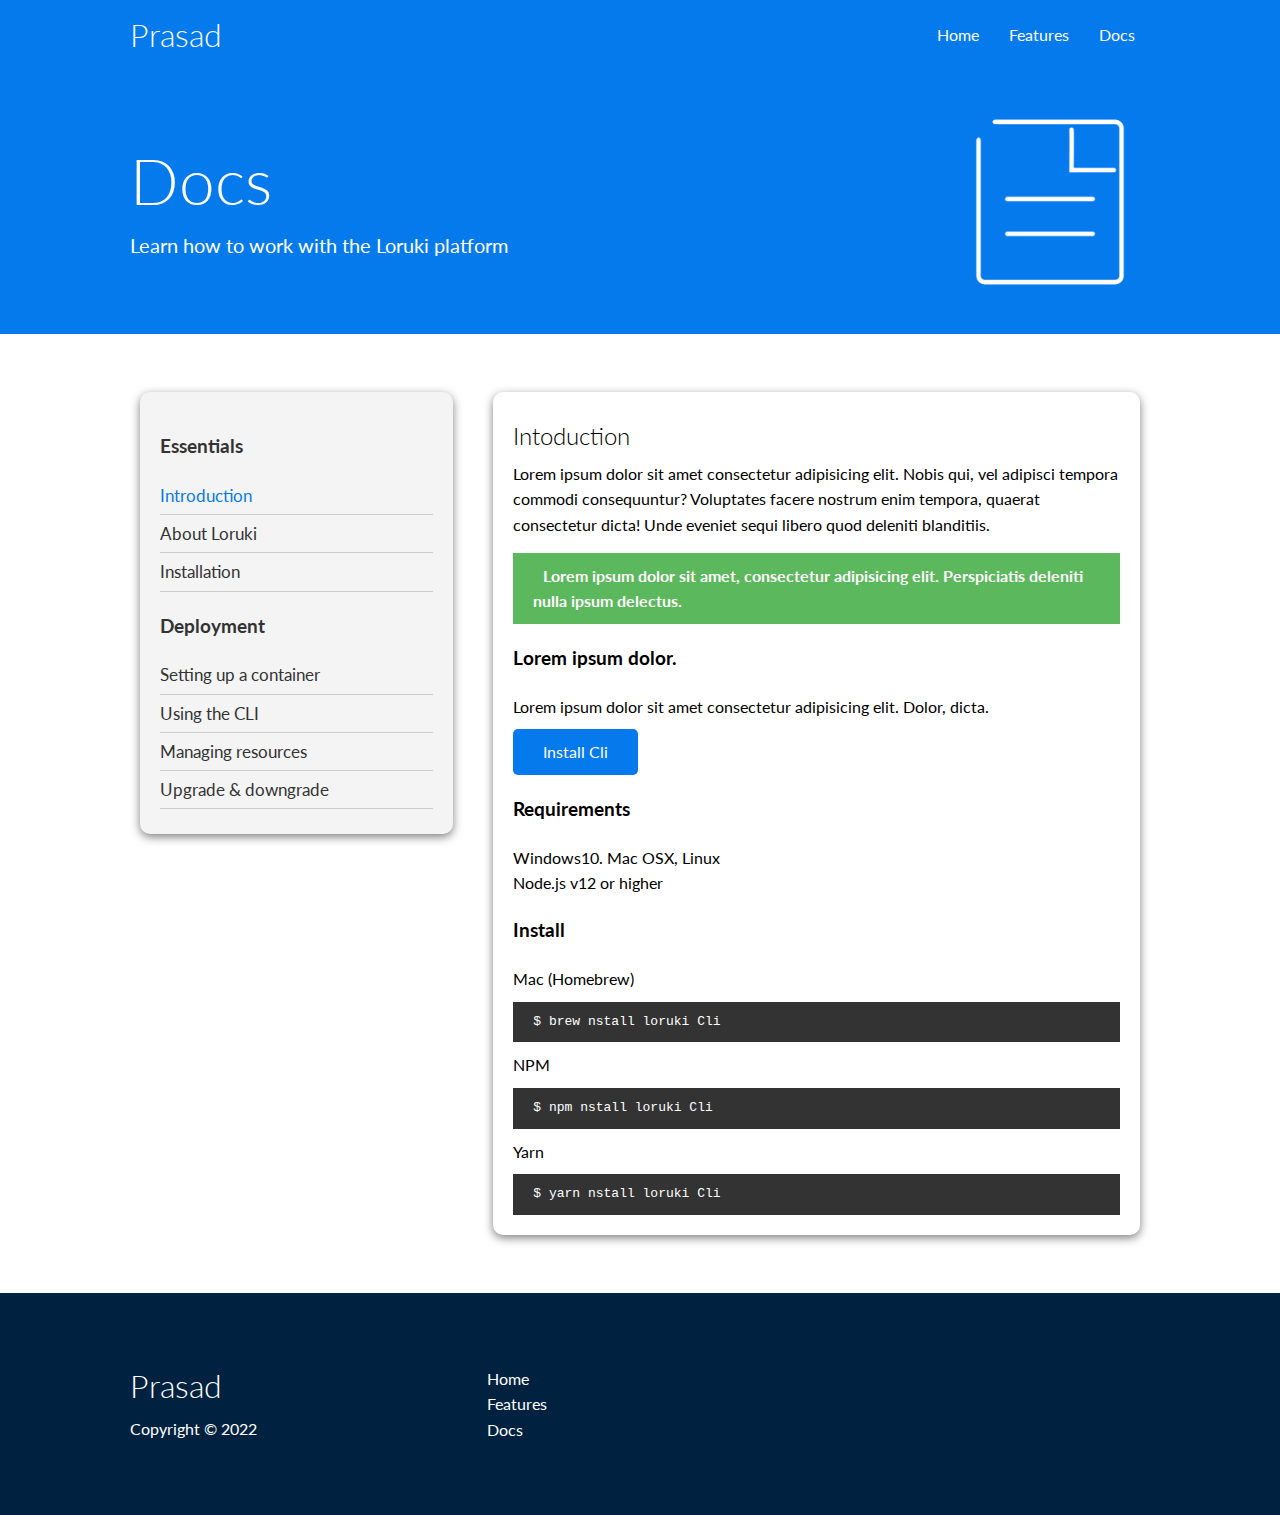
==== docs.html @ 12ebd2e6 "first commit" ====
<!DOCTYPE html>
<html lang="en">
<head>
    <meta charset="UTF-8">
    <meta http-equiv="X-UA-Compatible" content="IE=edge">
    <meta name="viewport" content="width=device-width, initial-scale=1.0">
    <link rel="stylesheet" href="css/utilities.css">
    <link rel="stylesheet" href="css/style.css">
    <link rel="stylesheet" href="https://cdnjs.cloudflare.com/ajax/libs/font-awesome/6.2.0/css/all.min.css" integrity="sha512-xh6O/CkQoPOWDdYTDqeRdPCVd1SpvCA9XXcUnZS2FmJNp1coAFzvtCN9BmamE+4aHK8yyUHUSCcJHgXloTyT2A==" crossorigin="anonymous" referrerpolicy="no-referrer" />
    <title>Prasad | Cloud Hosting For Everyone</title>
</head>
<body>
    <!-- Navbar -->
    <div class="navbar">
        <div class="container flex">
            <h1 class="logo">Prasad</h1>
            <nav>
                <ul>
                    <li><a href="index.html">Home</a></li>
                    <li><a href="features.html">Features</a></li>
                    <li><a href="docs.html">Docs</a></li>
                </ul>
            </nav>
        </div>
    </div>
<!-- Head -->
<section class="features-head bg-primary py-3">
    <div class="container grid">
        <div>
            <h1 class="xl">Docs</h1>
            <p class="lead">
                Learn how to work with the Loruki platform
            </p>
        </div>
        <img src="images/docs.png" alt="">
    </div>
</section>
<!-- Docs main -->

<section class="docs-main my-4">
    <div class="container grid">
        <div class="card bg-light p3">
            <h3 class="my-2">Essentials</h3>
            <nav>
                <ul>
                    <li><a class="text-primary" href="#">Introduction</a></li>
                    <li><a href="#">About Loruki</a></li>
                    <li><a href="#">Installation</a></li>
                </ul>
            </nav>
            <h3 class="my-2">Deployment</h3>
            <nav>
                <ul>
                    <li><a href="#">Setting up a container</a></li>
                    <li><a href="#">Using the CLI</a></li>
                    <li><a href="#">Managing resources</a></li>
                    <li><a href="#">Upgrade & downgrade</a></li>
                </ul>
            </nav>
            
        </div>
        <div class="card">
            <h2>Intoduction</h2>
            <p>Lorem ipsum dolor sit amet consectetur adipisicing elit. Nobis qui, vel adipisci tempora commodi consequuntur? Voluptates facere nostrum enim tempora, quaerat consectetur dicta! Unde eveniet sequi libero quod deleniti blanditiis.</p>
            <div class="alert alert-success">
                <i class="fas fa-info"></i>Lorem ipsum dolor sit amet, consectetur adipisicing elit. Perspiciatis deleniti nulla ipsum delectus.
            </div>
            <h3>Lorem ipsum dolor.</h3>
            <p>Lorem ipsum dolor sit amet consectetur adipisicing elit. Dolor, dicta.</p>
            <a href="#" class="btn btn-primary">Install Cli</a>
            <h3>Requirements</h3>
            <ul>
                <li>Windows10. Mac OSX, Linux</li>
                <li>Node.js v12 or higher</li>
            </ul>
            <h3>Install</h3>
            <p>Mac (Homebrew)</p>
            <pre><code>$ brew nstall loruki Cli</code></pre>
            <p>NPM</p>
            <pre><code>$ npm nstall loruki Cli</code></pre>
            <p>Yarn</p>
            <pre><code>$ yarn nstall loruki Cli</code></pre>
        </div>


    </div>
</section>



<!-- Footer -->
    <footer class="footer bg-dark py-5">
        <div class="container grid grid-3">
            <div>
                <h1>Prasad</h1>
                <p>Copyright &copy; 2022</p>
            </div>
            <nav>
                <ul>
                    <li><a href="index.html">Home</a></li>
                    <li><a href="features.html">Features</a></li>
                    <li><a href="docs.html">Docs</a></li>
                </ul>
            </nav>
            <div class="social">
                <a href="#"><i class="fab fa-github fa-2x"></i></a>
                <a href="#"><i class="fab fa-facebook fa-2x"></i></a>
                <a href="#"><i class="fab fa-instagram fa-2x"></i></a>
                <a href="#"><i class="fab fa-twitter fa-2x"></i></a>
            </div>
        </div>
    </footer>

</body>
</html>
---- css/utilities.css ----
/* Utilities */
.container {
    max-width: 1100px;
    margin: 0 auto;
    /* overflow: auto; */
    padding: 0px 40px;
}
.card {
    background-color: #fff;
    border-radius: 10px;
    box-shadow: 0 3px 10px rgba(0,0,0,.5);
    padding: 20px;
    margin: 10px;
    color: black;
}
.btn {
    display: inline-block;
    padding: 10px 30px;
    background-color: var(--primary-color);
    color: #fff;
    cursor: pointer;
    border: none;
    border-radius: 5px;
    
}
.btn:hover {
    transform: scale(0.98);
}


/* Backgrounds & Coloured buttons */
.bg-primary,
.btn-primary {
    background-color: var(--primary-color);
    color: #fff ;
}

.bg-secondary,
.btn-secondary {
    background-color: var(--secondary-color);
    color: #fff ;
} 

.bg-dark,
.btn-dark {
    background-color: var(--dark-color);
    color: #fff ;
}
.bg-light,
.btn-light {
    background-color: var(--light-color);
    color: #333 ;
}
/* Text colors */
.text-primary{
    color: var(--primary-color);
}

.text-secondary{
    color: var(--secondary-color);
} 

.text-dark{
    color: var(--dark-color);
}
.text-light{
    color: var(--light-color);
}
/* Text sizes */
.lead {
    font-size: 20px;
}
.sm {
    font-size: 1rem;
}
.md {
    font-size: 2rem;
}
.lg {
    font-size: 3rem;
}
.xl {
    font-size: 4rem;
}
.text-center {
    text-align: center;
}

/* Alert */
.alert {
    background-color: var(--light-color);
    padding: 10px 20px;
    font-weight: bold;
    margin: 15px 0;
}
.alert i {
    margin-right: 10px;
}
.alert-success {
    background-color: var(--success-color);
    color: #fff;
}    
.alert-error {
    background-color: var(--error-color);
    color: #fff;
}    
.btn-outline {
    border: 1px solid #fff;
    background-color: transparent;
}

.flex {
    display: flex;
    justify-content:center;
    align-items: center;
    height: 100%;
}

.grid {
    display: grid;
    grid-template-columns: repeat(2, 1fr);
    gap: 20px;
    justify-content:center;
    align-items: center;
    height: 100%;
   
}

.grid-3 {
       grid-template-columns: repeat(3, 1fr);
}

 /* Margin */
 .my-1 {
    margin: 1rem 0;
 }
 .my-2 {
    margin: 1.5rem 0;
 }
 .my-3 {
    margin: 2rem 0;
 }
 .my-4 {
    margin: 3rem 0;
 }
 .my-5 {
    margin: 4rem 0;
 }

 .m-1 {
    margin: 1rem;
 }
 .m-2 {
    margin: 1.5rem;
 }
 .m-3 {
    margin: 2rem;
 }
 .m-4 {
    margin: 3rem;
 }
 .m-5 {
    margin: 4rem;
 } 

  /* Padding */
  .py-1 {
    padding: 1rem 0;
 }
 .py-2 {
   padding: 1.5rem 0;
 }
 .py-3 {
   padding: 2rem 0;
 }
 .py-4 {
   padding: 3rem 0;
 }
 .py-5 {
   padding: 4rem 0;
 }

 .p-1 {
    padding: 1rem;
 }
 .p-2 {
   padding: 1.5rem;
 }
 .p-3 {
   padding: 2rem;
 }
 .p-4 {
   padding: 3rem;
 }
 .p-5 {
   padding: 4rem;
 }
---- css/style.css ----
@import url('https://fonts.googleapis.com/css2?family=Lato:wght@300&display=swap');
:root {
    --primary-color:#047aed;
    --secondary-color:#1c3fa8;
    --dark-color:#002240;
    --light-color:#f4f4f4;
    --success-color:#5cb85c;
    --error-color:#d9534f;

}

* {
    box-sizing: border-box;
    padding: 0px;
    margin: 0px;
}

body {
    font-family: 'lato' , sans-serif;
    color: #333;
    line-height: 1.6;
}

ul {
    list-style-type: none;
}
a {
    text-decoration: none;
    color: #333;
}
h1,h2 {
    font-weight: 300;
    line-height: 1.2;
    margin: 10px 0px;
}
p {
    margin: 10px 0px;
}
img {
    width: 100%;
}
code,
pre {
    background: #333;
    color:#fff;
    padding: 10px;
}
.hidden {
    visibility: hidden;
    height: 0;
}
/* Navbar */
.navbar {
    background-color: var(--primary-color);
    color: #fff;
    height: 70px;
}
.navbar .flex {
    justify-content: space-between;
}
.navbar ul {
    display: flex;
}
.navbar a {
    color: #fff;
    padding: 10px;
    margin: 0px 5px;
}
.navbar a:hover{
    border-bottom: 2px #fff solid;
}




/* Showcase */
.showcase {
    height: 400px;
    background-color: var(--primary-color);
    color: #fff;
    position: relative;
}
.showcase h1 {
    font-size: 40px;
}
.showcase p {
    margin: 20px 0px;
}
.showcase .grid {
    overflow: visible;
    grid-template-columns: 55% 45%;
    gap: 30px;
}

.showcase-text {
    animation: slideInFromLeft 1s ease-in;
}
.showcase-form{
    position: relative;
    top: 70px;
    height: 350px;
    width: 400px;
    padding: 40px;
    z-index: 100;
    animation: slideInFromRight 1s ease-in;
}
 .showcase-form .form-control {
    margin: 30px 0;
 }

.showcase-form input[type='text'],
.showcase-form input[type='email']{
    border: 0;
    border-bottom: 1px solid #b4becb;
    width: 100%;
    padding: 3px;
    font-size: 16px;
}

.showcase-form input:focus{
    outline: none;
}
.showcase::before,
.showcase::after{
    content: '';
    position: absolute;
    height: 100px;
    background-color: #fff;
    bottom: -70px;
    right: 0;
    left: 0;
    transform: skewY(-3deg);
    -webkit-transform: skewY(-3deg);
    -moz-transform: skewY(-3deg);
    -ms-transform: skewY(-3deg);
}
/* Stats */
.stats {
    padding-top: 100px;
    animation: slideInFromBottom 1s ease-in;
}

.stats-heading {
    max-width: 500px;
    margin: auto;
}
 .stats .grid h3 {
    font-size: 35px;
 }
 .stats .grid p {
    font-size: 20px;
    font-weight: bold;
 }

 /* Cli */
 .cli .grid {
    grid-template-columns: repeat(3, 1fr);
    grid-template-rows: repeat(2, 1fr);
 }

 .cli .grid > *:first-child {
    grid-column: 1 / span 2;
    grid-row: 1 / span 2;

 }

 /* Cloud */

 .cloud .grid {
    grid-template-columns: 4fr 3fr;
}
/* Languages */
.languages .flex {
    flex-wrap: wrap;
}
.languages .card {
    text-align: center;
    margin: 18px 10px 40px;
    transition: transform .2s ease-in;
}
.languages .card h4{
    font-size: 20px;
    margin-bottom: 10px;
}

.languages .card:hover {
    transform: translateY(-15px);
}
/* Features */
.features-head img,
.docs-head img {
    width: 200px;
    justify-self: flex-end;
}

.features-sub-head img,
.docs-sub-head img {
    width: 300px;
    justify-self: flex-end;
}

.features-main .card > i {
    margin-right: 20px;
}
.features-main .grid {
    padding: 30px;
}
.features-main .grid > *:nth-child(1) {
    grid-column: 1 / span 3;
}
.features-main .grid > *:nth-child(2) {
    grid-column: 1 / span 2;
}

/* Docs */ 
.docs-main h3 {
    margin: 20px 0;
}
.docs-main .grid {
    grid-template-columns: 1fr 2fr;
    align-items: flex-start;
}
 .docs-main nav li {
    font-size: 17px;
    padding-bottom: 5px;
    margin-bottom: 5px;
    border-bottom: 1px solid #ccc;
 }
 .docs-main a:hover {
    font-weight: bold;
   
 }

/* Footer */
.footer a {
    color: #fff;
    margin: 0 10px;
}

/* Animations */
 @keyframes slideInFromLeft {
    0% {
        transform: translateX(-100%);
    }
    100% {
        transform: translateX(0);
    }
 }

 @keyframes slideInFromRight {
    0% {
        transform: translateX(100%);
    }
    100% {
        transform: translateX(0);
    }
 }
 @keyframes slideInFromTop {
    0% {
        transform: translateY(-100%);
    }
    100% {
        transform: translateX(0);
    }
 }
 @keyframes slideInFromBottom {
    0% {
        transform: translateY(100%);
    }
    100% {
        transform: translateY(0);
    }
 }
/* Tablets and under */
@media(max-width:768px) {
    .grid,
    .showcase .grid,
    .cli .grid,
    .cloud .grid,
    .features-main .grid,
    .docs-main .grid {
        grid-template-columns: 1fr;
        grid-template-rows: 1fr;
}
.showcase {
    height: auto;
}    
 
.showcase-text {
   text-align: center;
   margin-top: 40px;
}  
.showcase-form {
    justify-self: center;
    margin: auto;
}
.cli .grid > *:first-child {
    grid-column: 1 ;
    grid-row: 1;
 }
 .features-head,
 .features-sub-head,
 .docs-head {
    text-align: center;
 }
 .features-head img,
 .features-sub-head img,
 .docs-head img{
    justify-self: center;
 }
 .features-main .grid > *:first-child {
    grid-column: 1 ;
 }
 .features-main .grid > *:nth-child(2) {
    grid-column: 1 ;
    grid-row: 1;
 }
 .showcase-text {
    animation: slideInFromTop 1s ease-in;
}
.showcase-form{
    animation: slideInFromBottom 1s ease-in;
}

}


/* Mobile */
@media(max-width:500px) {
.navbar {
    height: 110px;    
}
.navbar .flex {
    flex-direction: column;
}
.navbar ul {
    padding: 10px;
    background-color: rgba(0,0,0,0.1);
}
}
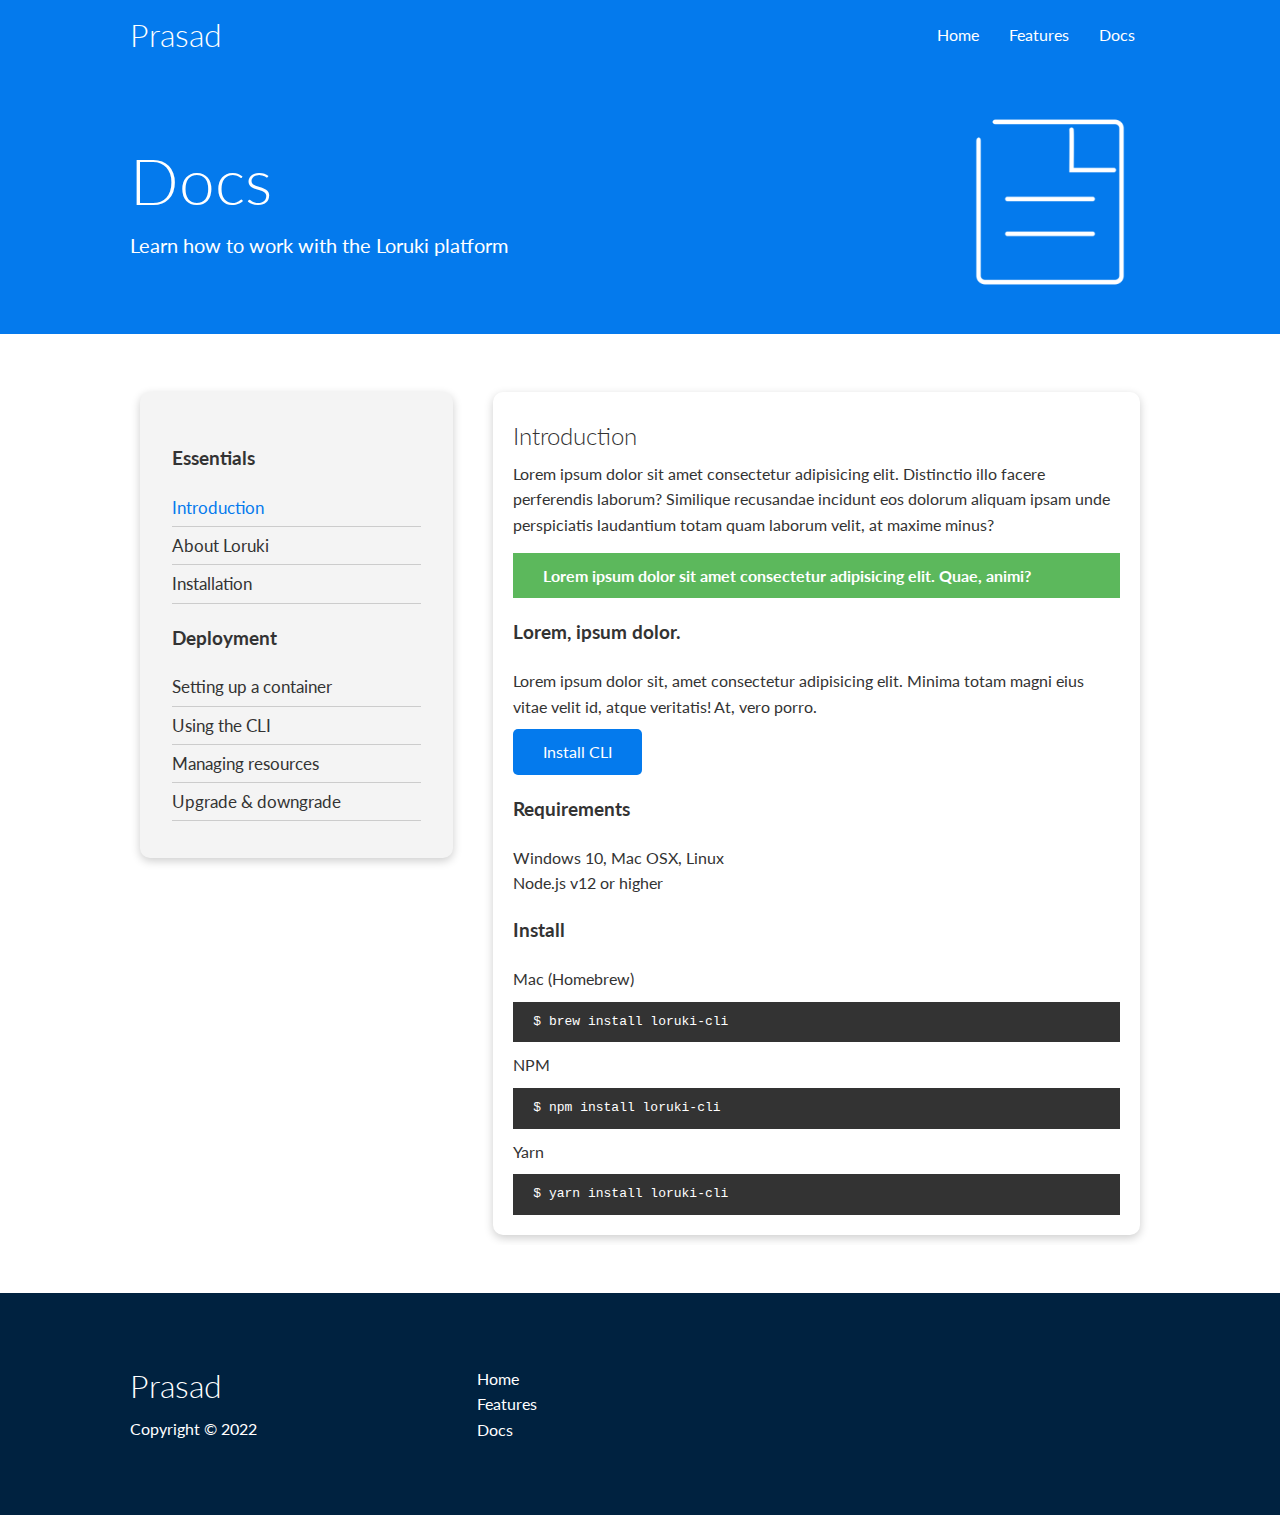
==== commit b8660153: "Modified css etc" ====
--- a/docs.html
+++ b/docs.html
@@ -39,7 +39,7 @@
 
 <section class="docs-main my-4">
     <div class="container grid">
-        <div class="card bg-light p3">
+        <div class="card bg-light p-3">
             <h3 class="my-2">Essentials</h3>
             <nav>
                 <ul>
@@ -60,26 +60,26 @@
             
         </div>
         <div class="card">
-            <h2>Intoduction</h2>
-            <p>Lorem ipsum dolor sit amet consectetur adipisicing elit. Nobis qui, vel adipisci tempora commodi consequuntur? Voluptates facere nostrum enim tempora, quaerat consectetur dicta! Unde eveniet sequi libero quod deleniti blanditiis.</p>
+            <h2>Introduction</h2>
+            <p>Lorem ipsum dolor sit amet consectetur adipisicing elit. Distinctio illo facere perferendis laborum? Similique recusandae incidunt eos dolorum aliquam ipsam unde perspiciatis laudantium totam quam laborum velit, at maxime minus?</p>
             <div class="alert alert-success">
-                <i class="fas fa-info"></i>Lorem ipsum dolor sit amet, consectetur adipisicing elit. Perspiciatis deleniti nulla ipsum delectus.
+                <i class="fas fa-info"></i>Lorem ipsum dolor sit amet consectetur adipisicing elit. Quae, animi?
             </div>
-            <h3>Lorem ipsum dolor.</h3>
-            <p>Lorem ipsum dolor sit amet consectetur adipisicing elit. Dolor, dicta.</p>
-            <a href="#" class="btn btn-primary">Install Cli</a>
+            <h3>Lorem, ipsum dolor.</h3>
+            <p>Lorem ipsum dolor sit, amet consectetur adipisicing elit. Minima totam magni eius vitae velit id, atque veritatis! At, vero porro.</p>
+            <a href="#" class="btn btn-primary">Install CLI</a>
             <h3>Requirements</h3>
             <ul>
-                <li>Windows10. Mac OSX, Linux</li>
+                <li>Windows 10, Mac OSX, Linux</li>
                 <li>Node.js v12 or higher</li>
             </ul>
             <h3>Install</h3>
             <p>Mac (Homebrew)</p>
-            <pre><code>$ brew nstall loruki Cli</code></pre>
+            <pre><code>$ brew install loruki-cli</code></pre>
             <p>NPM</p>
-            <pre><code>$ npm nstall loruki Cli</code></pre>
+            <pre><code>$ npm install loruki-cli</code></pre>
             <p>Yarn</p>
-            <pre><code>$ yarn nstall loruki Cli</code></pre>
+            <pre><code>$ yarn install loruki-cli</code></pre>
         </div>
 
 
--- a/css/utilities.css
+++ b/css/utilities.css
@@ -2,16 +2,16 @@
 .container {
     max-width: 1100px;
     margin: 0 auto;
-    /* overflow: auto; */
+    overflow: auto;
     padding: 0px 40px;
 }
 .card {
     background-color: #fff;
     border-radius: 10px;
-    box-shadow: 0 3px 10px rgba(0,0,0,.5);
+    box-shadow: 0 3px 10px rgba(0,0,0,.20);
     padding: 20px;
     margin: 10px;
-    color: black;
+    color: #333;
 }
 .btn {
     display: inline-block;
--- a/css/style.css
+++ b/css/style.css
@@ -9,6 +9,9 @@
 
 }
 
+:host, :root {
+    --fa-font-regular: normal 400 1em/1 "Font Awesome 6 Free";
+}
 * {
     box-sizing: border-box;
     padding: 0px;
@@ -88,7 +91,7 @@
 }
 .showcase .grid {
     overflow: visible;
-    grid-template-columns: 55% 45%;
+    grid-template-columns: 55% auto;
     gap: 30px;
 }
 
@@ -97,7 +100,7 @@
 }
 .showcase-form{
     position: relative;
-    top: 70px;
+    top: 60px;
     height: 350px;
     width: 400px;
     padding: 40px;
@@ -234,9 +237,11 @@
 /* Footer */
 .footer a {
     color: #fff;
-    margin: 0 10px;
-}
-
+   
+}
+.footer .social a {
+    margin: 0 10px;   
+}
 /* Animations */
  @keyframes slideInFromLeft {
     0% {
